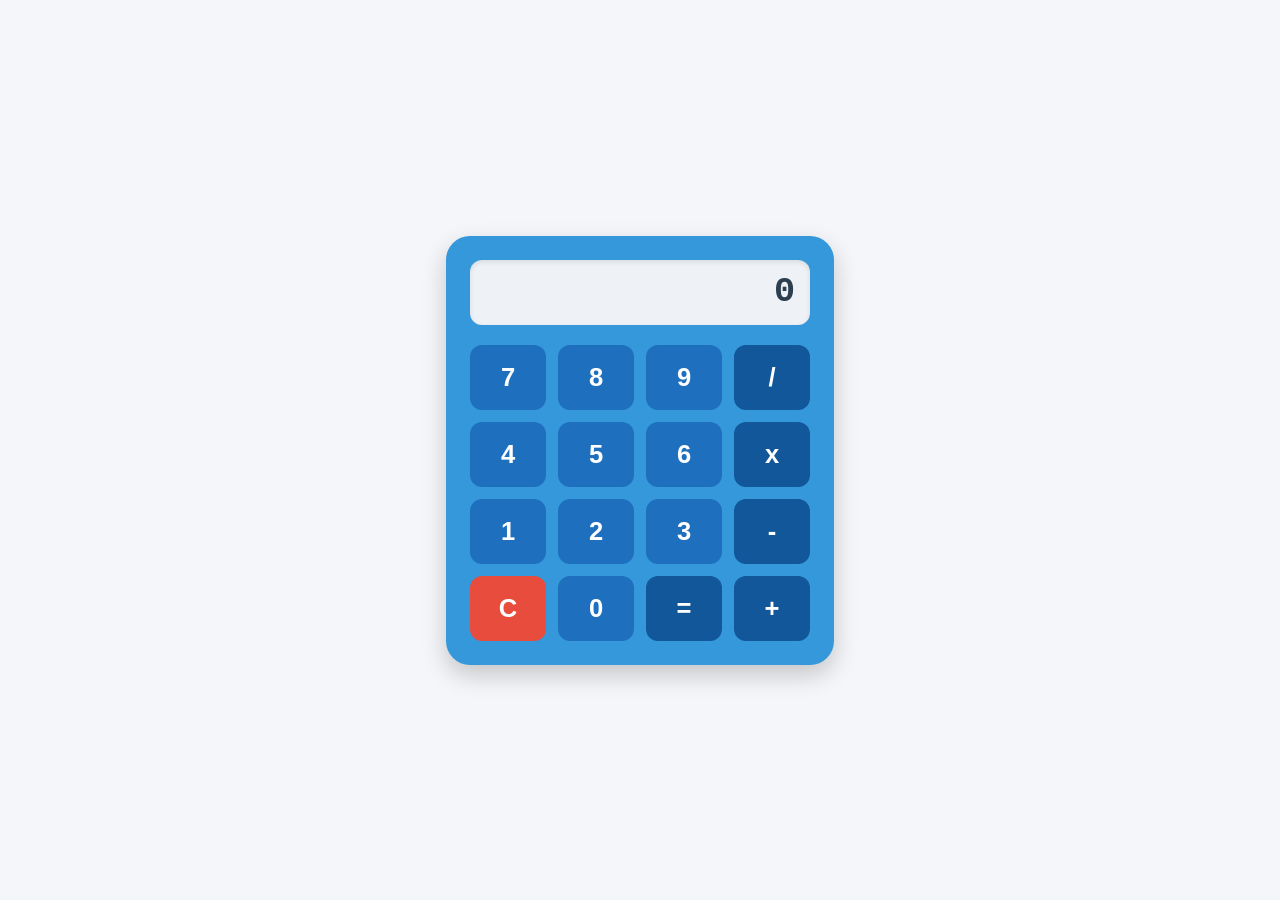
==== Task 3/index.html @ 8fcfbf98 "intial commit" ====
<!DOCTYPE html>
<html lang="en">
<head>
    <meta charset="UTF-8">
    <meta name="viewport" content="width=device-width, initial-scale=1.0">
    <title>Basic Calculator</title>
    <link rel="stylesheet" href="style.css">
   <link rel="shortcut icon" href="favicon image.png" type="image/x-icon">
</head>
<body>

    <div class="calculator">
    <input type="text" id="display" readonly value="0">
    
    <div class="buttons">
        <button class="btn" onclick="appendNumber('7')">7</button>
        <button class="btn" onclick="appendNumber('8')">8</button>
        <button class="btn" onclick="appendNumber('9')">9</button>
        <button class="btn operator" onclick="chooseOperator('/')">/</button> <button class="btn" onclick="appendNumber('4')">4</button>
        <button class="btn" onclick="appendNumber('5')">5</button>
        <button class="btn" onclick="appendNumber('6')">6</button>
        <button class="btn operator" onclick="chooseOperator('*')">x</button> <button class="btn" onclick="appendNumber('1')">1</button>
        <button class="btn" onclick="appendNumber('2')">2</button>
        <button class="btn" onclick="appendNumber('3')">3</button>
        <button class="btn operator" onclick="chooseOperator('-')">-</button>

        <button class="btn clear" onclick="clearDisplay()">C</button>
        <button class="btn" onclick="appendNumber('0')">0</button>
        <button class="btn operator" onclick="compute()">=</button>
        <button class="btn operator" onclick="chooseOperator('+')">+</button>
    </div>
</div>

    <script src="script.js"></script>
</body>
</html>
---- Task 3/style.css ----
body {
    display: flex;
    justify-content: center;
    align-items: center;
    height: 100vh;
    background-color: #f4f6f9;
    margin: 0;
    font-family: 'Segoe UI', Tahoma, Geneva, Verdana, sans-serif;
}


.calculator {
    background-color: #3498db; 
    padding: 24px;
    border-radius: 24px;
    box-shadow: 0px 10px 25px rgba(0, 0, 0, 0.2);
    width: 340px;
}


#display {
    width: 100%;
    height: 65px;
    background-color: #eef2f7;
    border: none;
    border-radius: 12px;
    margin-bottom: 20px;
    font-size: 2.2rem;
    text-align: right;
    padding: 0 15px;
    box-sizing: border-box;
    font-family: 'Courier New', Courier, monospace;
    font-weight: bold;
    color: #2c3e50;
    box-shadow: inset 0px 2px 5px rgba(0,0,0,0.1);
}


.buttons {
    display: grid;
    grid-template-columns: repeat(4, 1fr);
    gap: 12px; 
}


.btn {
    background-color: #1e70bf; 
    color: white;
    border: none;
    padding: 18px;
    font-size: 1.6rem;
    font-weight: 600;
    border-radius: 12px;
    cursor: pointer;
    user-select: none;
    transition: background 0.1s ease, transform 0.05s ease;
}


.btn:active {
    transform: scale(0.95);
}


.btn:hover {
    background-color: #154f8a;
}


.operator {
    background-color: #115799; 
}
.operator:hover {
    background-color: #0b3d6b;
}


.clear {
    background-color: #e74c3c; 
}
.clear:hover {
    background-color: #c0392b;
}
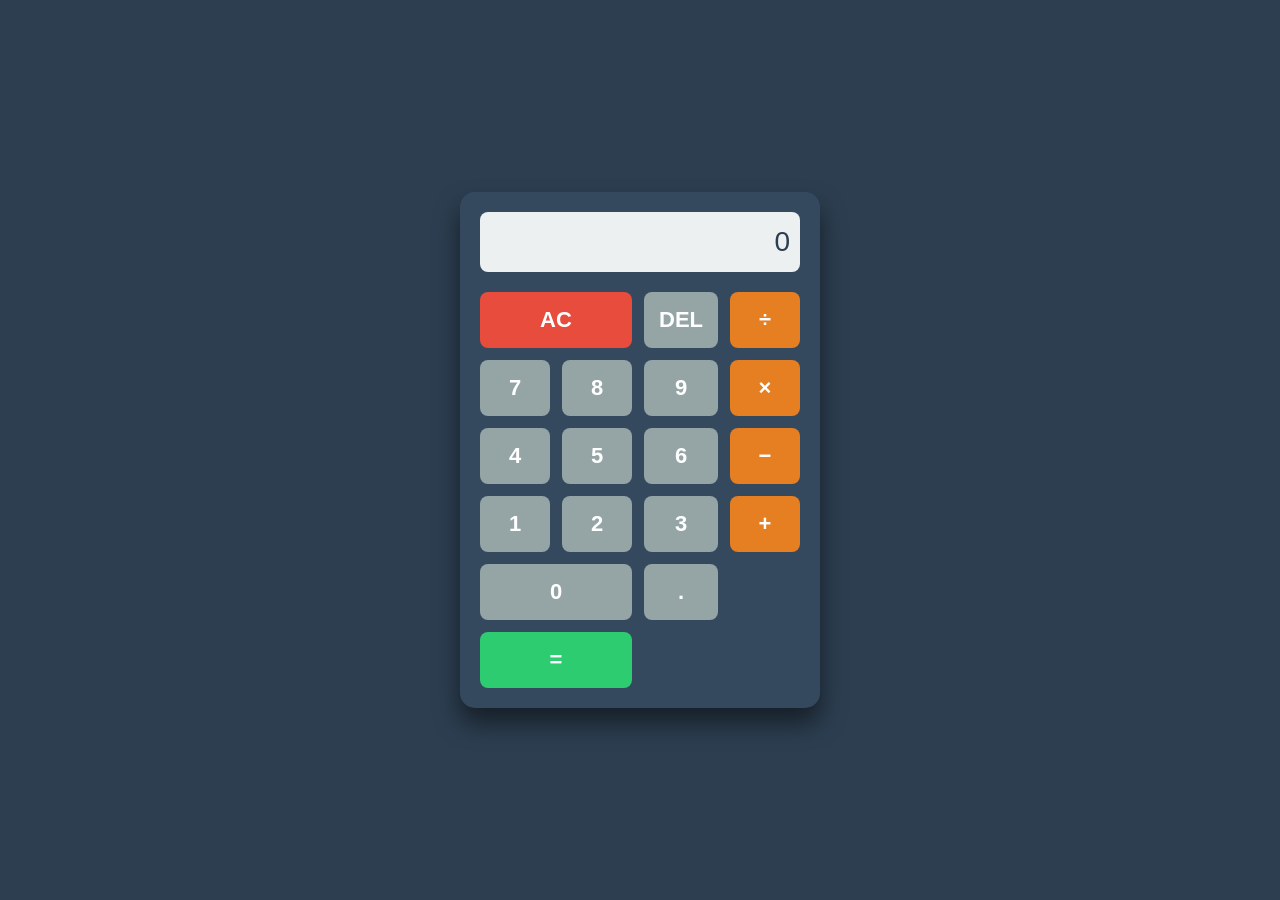
==== commit a10d3a2a: "Add intial commit" ====
--- a/Task 3/index.html
+++ b/Task 3/index.html
@@ -3,33 +3,39 @@
 <head>
     <meta charset="UTF-8">
     <meta name="viewport" content="width=device-width, initial-scale=1.0">
-    <title>Basic Calculator</title>
+    <title>Interactive Calculator</title>
     <link rel="stylesheet" href="style.css">
-   <link rel="shortcut icon" href="favicon image.png" type="image/x-icon">
 </head>
 <body>
 
     <div class="calculator">
-    <input type="text" id="display" readonly value="0">
-    
-    <div class="buttons">
-        <button class="btn" onclick="appendNumber('7')">7</button>
-        <button class="btn" onclick="appendNumber('8')">8</button>
-        <button class="btn" onclick="appendNumber('9')">9</button>
-        <button class="btn operator" onclick="chooseOperator('/')">/</button> <button class="btn" onclick="appendNumber('4')">4</button>
-        <button class="btn" onclick="appendNumber('5')">5</button>
-        <button class="btn" onclick="appendNumber('6')">6</button>
-        <button class="btn operator" onclick="chooseOperator('*')">x</button> <button class="btn" onclick="appendNumber('1')">1</button>
-        <button class="btn" onclick="appendNumber('2')">2</button>
-        <button class="btn" onclick="appendNumber('3')">3</button>
-        <button class="btn operator" onclick="chooseOperator('-')">-</button>
-
-        <button class="btn clear" onclick="clearDisplay()">C</button>
-        <button class="btn" onclick="appendNumber('0')">0</button>
-        <button class="btn operator" onclick="compute()">=</button>
-        <button class="btn operator" onclick="chooseOperator('+')">+</button>
+        <input type="text" class="display" id="display" value="0" readonly>
+        
+        <div class="buttons-grid">
+            <button class="clear" data-action="clear">AC</button>
+            <button data-action="delete">DEL</button>
+            <button class="operator" data-value="/">÷</button>
+            
+            <button data-value="7">7</button>
+            <button data-value="8">8</button>
+            <button data-value="9">9</button>
+            <button class="operator" data-value="*">×</button>
+            
+            <button data-value="4">4</button>
+            <button data-value="5">5</button>
+            <button data-value="6">6</button>
+            <button class="operator" data-value="-">−</button>
+            
+            <button data-value="1">1</button>
+            <button data-value="2">2</button>
+            <button data-value="3">3</button>
+            <button class="operator" data-value="+">+</button>
+            
+            <button class="zero" data-value="0">0</button>
+            <button data-value=".">.</button>
+            <button class="equals" data-action="calculate">=</button>
+        </div>
     </div>
-</div>
 
     <script src="script.js"></script>
 </body>
--- a/Task 3/style.css
+++ b/Task 3/style.css
@@ -1,83 +1,25 @@
-body {
-    display: flex;
-    justify-content: center;
-    align-items: center;
-    height: 100vh;
-    background-color: #f4f6f9;
-    margin: 0;
-    font-family: 'Segoe UI', Tahoma, Geneva, Verdana, sans-serif;
-}
+/* Base styling */
+body { display: flex; justify-content: center; align-items: center; min-height: 100vh; margin: 0; background-color: #2c3e50; font-family: 'Courier New', Courier, monospace; }
 
+/* Calculator Container */
+.calculator { background-color: #34495e; padding: 20px; border-radius: 15px; box-shadow: 0 15px 25px rgba(0,0,0,0.5); width: 320px; }
 
-.calculator {
-    background-color: #3498db; 
-    padding: 24px;
-    border-radius: 24px;
-    box-shadow: 0px 10px 25px rgba(0, 0, 0, 0.2);
-    width: 340px;
-}
+/* Display Screen */
+.display { width: 100%; height: 60px; background-color: #ecf0f1; border: none; border-radius: 8px; margin-bottom: 20px; text-align: right; font-size: 28px; padding: 10px; box-sizing: border-box; color: #2c3e50; pointer-events: none; }
 
+/* CSS Grid for Buttons */
+.buttons-grid { display: grid; grid-template-columns: repeat(4, 1fr); gap: 12px; }
 
-#display {
-    width: 100%;
-    height: 65px;
-    background-color: #eef2f7;
-    border: none;
-    border-radius: 12px;
-    margin-bottom: 20px;
-    font-size: 2.2rem;
-    text-align: right;
-    padding: 0 15px;
-    box-sizing: border-box;
-    font-family: 'Courier New', Courier, monospace;
-    font-weight: bold;
-    color: #2c3e50;
-    box-shadow: inset 0px 2px 5px rgba(0,0,0,0.1);
-}
+/* Button Styles */
+button { border: none; padding: 15px; font-size: 22px; font-weight: bold; border-radius: 8px; cursor: pointer; background-color: #95a5a6; color: white; transition: background-color 0.2s, transform 0.1s; }
+button:active { transform: scale(0.95); }
+button:hover { background-color: #7f8c8d; }
 
-
-.buttons {
-    display: grid;
-    grid-template-columns: repeat(4, 1fr);
-    gap: 12px; 
-}
-
-
-.btn {
-    background-color: #1e70bf; 
-    color: white;
-    border: none;
-    padding: 18px;
-    font-size: 1.6rem;
-    font-weight: 600;
-    border-radius: 12px;
-    cursor: pointer;
-    user-select: none;
-    transition: background 0.1s ease, transform 0.05s ease;
-}
-
-
-.btn:active {
-    transform: scale(0.95);
-}
-
-
-.btn:hover {
-    background-color: #154f8a;
-}
-
-
-.operator {
-    background-color: #115799; 
-}
-.operator:hover {
-    background-color: #0b3d6b;
-}
-
-
-.clear {
-    background-color: #e74c3c; 
-}
-.clear:hover {
-    background-color: #c0392b;
-}+/* Specialty Buttons */
+.operator { background-color: #e67e22; }
+.operator:hover { background-color: #d35400; }
+.clear { background-color: #e74c3c; grid-column: span 2; }
+.clear:hover { background-color: #c0392b; }
+.equals { background-color: #2ecc71; grid-column: span 2; }
+.equals:hover { background-color: #27ae60; }
+.zero { grid-column: span 2; }
